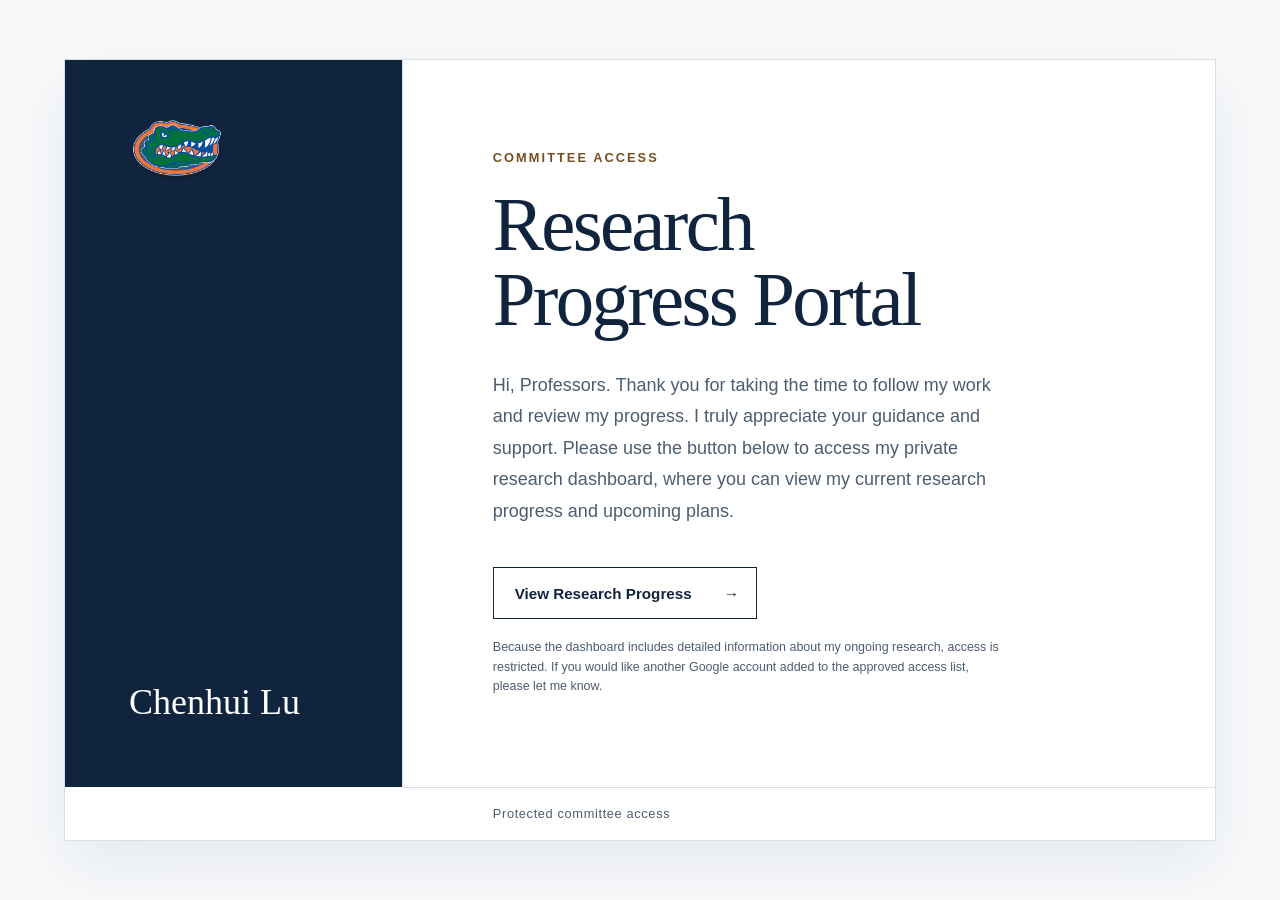
==== index.html @ ee859ccd "Refine portal welcome message" ====
<!doctype html>
<html lang="en">
  <head>
    <meta charset="utf-8">
    <meta name="viewport" content="width=device-width, initial-scale=1">
    <meta name="description" content="Chenhui Lu's research progress portal for committee members.">
    <meta name="color-scheme" content="light">
    <meta name="theme-color" content="#10243e">
    <title>Chenhui Lu · Research Progress Portal</title>
    <link rel="stylesheet" href="styles.css">
  </head>
  <body>
    <main class="page-shell">
      <section class="portal" aria-labelledby="portal-title">
        <div class="identity">
          <img class="gator-mark" src="gator.png" alt="">
          <p class="name">Chenhui Lu</p>
        </div>

        <div class="intro">
          <p class="eyebrow">Committee access</p>
          <h1 id="portal-title">Research Progress Portal</h1>
          <p class="summary">Hi, Professors. Thank you for taking the time to follow my work and review my progress. I truly appreciate your guidance and support. Please use the button below to access my private research dashboard, where you can view my current research progress and upcoming plans.</p>
          <a class="primary-link" href="https://chenhui-research.pages.dev/" rel="noopener">
            <span>View Research Progress</span>
            <span aria-hidden="true">→</span>
          </a>
          <p class="access-note">Because the dashboard includes detailed information about my ongoing research, access is restricted. If you would like another Google account added to the approved access list, please let me know.</p>
        </div>

        <footer>
          <p>Protected committee access</p>
        </footer>
      </section>
    </main>
  </body>
</html>
---- styles.css ----
:root {
  color-scheme: light;
  --ink: #10243e;
  --ink-soft: #4c5d70;
  --paper: #f7f9fb;
  --surface: #ffffff;
  --line: #d9e0e7;
  --accent: #9a6b2f;
  --accent-dark: #765022;
  font-family: Inter, ui-sans-serif, -apple-system, BlinkMacSystemFont, "Segoe UI", sans-serif;
  font-synthesis: none;
}

* {
  box-sizing: border-box;
}

html {
  min-width: 320px;
  background: var(--paper);
}

body {
  min-height: 100vh;
  margin: 0;
  color: var(--ink);
  background:
    linear-gradient(90deg, transparent calc(50% - 0.5px), rgba(16, 36, 62, 0.055) 50%, transparent calc(50% + 0.5px)),
    var(--paper);
}

.page-shell {
  display: grid;
  min-height: 100vh;
  padding: clamp(1.25rem, 4vw, 3.5rem);
  place-items: center;
}

.portal {
  display: grid;
  width: min(100%, 72rem);
  min-height: min(44rem, calc(100vh - 5rem));
  grid-template-columns: minmax(13rem, 0.75fr) minmax(20rem, 1.8fr);
  grid-template-rows: 1fr auto;
  border: 1px solid var(--line);
  background: var(--surface);
  box-shadow: 0 1.5rem 4rem rgba(16, 36, 62, 0.07);
}

.identity {
  display: flex;
  flex-direction: column;
  justify-content: space-between;
  padding: clamp(2rem, 5vw, 4.5rem);
  border-right: 1px solid var(--line);
  background: var(--ink);
  color: #fff;
}

.gator-mark {
  display: block;
  width: 9rem;
  height: auto;
  margin: -1.5rem;
}

.name {
  margin: 4rem 0 0;
  font-family: Georgia, "Times New Roman", serif;
  font-size: clamp(1.6rem, 3vw, 2.25rem);
  line-height: 1.15;
}

.intro {
  align-self: center;
  max-width: 43rem;
  padding: clamp(2.5rem, 7vw, 6.5rem);
}

.eyebrow {
  margin: 0 0 1.4rem;
  color: var(--accent-dark);
  font-size: 0.8rem;
  font-weight: 700;
  letter-spacing: 0.16em;
  text-transform: uppercase;
}

h1 {
  max-width: 12ch;
  margin: 0;
  font-family: Georgia, "Times New Roman", serif;
  font-size: clamp(2.75rem, 6vw, 5rem);
  font-weight: 400;
  letter-spacing: -0.035em;
  line-height: 0.98;
}

.summary {
  max-width: 39rem;
  margin: 2rem 0 2.5rem;
  color: var(--ink-soft);
  font-size: clamp(1rem, 1.7vw, 1.125rem);
  line-height: 1.75;
}

.primary-link {
  display: inline-flex;
  min-height: 3.25rem;
  align-items: center;
  justify-content: space-between;
  gap: 2rem;
  padding: 0.85rem 1.1rem 0.85rem 1.3rem;
  border: 1px solid var(--ink);
  color: var(--ink);
  font-size: 0.95rem;
  font-weight: 650;
  text-decoration: none;
}

.primary-link:hover {
  background: var(--ink);
  color: #fff;
}

.primary-link:focus-visible {
  outline: 3px solid rgba(154, 107, 47, 0.45);
  outline-offset: 4px;
}

.access-note {
  max-width: 39rem;
  margin: 1.15rem 0 0;
  color: var(--ink-soft);
  font-size: 0.78rem;
  line-height: 1.6;
}

footer {
  grid-column: 2;
  padding: 1.15rem clamp(2.5rem, 7vw, 6.5rem);
  border-top: 1px solid var(--line);
}

footer p {
  margin: 0;
  color: var(--ink-soft);
  font-size: 0.8rem;
  letter-spacing: 0.05em;
}

footer a,
.policy a {
  color: inherit;
  text-underline-offset: 0.2em;
}

.policy-shell {
  width: min(100% - 2rem, 52rem);
  margin: 0 auto;
  padding: clamp(2rem, 7vw, 6rem) 0;
}

.policy {
  padding: clamp(2rem, 6vw, 4.5rem);
  border: 1px solid var(--line);
  background: var(--surface);
  box-shadow: 0 1.5rem 4rem rgba(16, 36, 62, 0.07);
}

.policy .back-link {
  display: inline-block;
  margin-bottom: 3rem;
  color: var(--ink-soft);
  font-size: 0.9rem;
}

.policy h1 {
  max-width: none;
  font-size: clamp(2.5rem, 7vw, 4.5rem);
}

.policy-updated {
  margin: 1rem 0 3rem;
  color: var(--ink-soft);
  font-size: 0.9rem;
}

.policy section + section {
  margin-top: 2rem;
}

.policy h2 {
  margin: 0 0 0.65rem;
  font-family: Georgia, "Times New Roman", serif;
  font-size: 1.35rem;
  font-weight: 400;
}

.policy section p,
.policy li {
  color: var(--ink-soft);
  line-height: 1.75;
}

.policy section p {
  margin: 0;
}

.policy ul {
  margin: 0.75rem 0 0;
  padding-left: 1.25rem;
}

@media (max-width: 700px) {
  body {
    background: var(--paper);
  }

  .page-shell {
    padding: 0;
    place-items: stretch;
  }

  .portal {
    min-height: 100vh;
    grid-template-columns: 1fr;
    grid-template-rows: auto 1fr auto;
    border: 0;
    box-shadow: none;
  }

  .identity {
    flex-direction: row;
    align-items: center;
    padding: 1.25rem;
    border-right: 0;
  }

  .gator-mark {
    width: 6.75rem;
    margin: -1.1rem;
  }

  .name {
    margin: 0;
    font-size: 1.25rem;
  }

  .intro {
    padding: 3.5rem 1.5rem;
  }

  h1 {
    font-size: clamp(2.7rem, 14vw, 4.25rem);
  }

  .summary {
    margin-top: 1.75rem;
  }

  .primary-link {
    width: 100%;
  }

  footer {
    grid-column: 1;
    padding: 1.1rem 1.5rem;
  }

  .policy-shell {
    width: 100%;
    padding: 0;
  }

  .policy {
    min-height: 100vh;
    border: 0;
    box-shadow: none;
  }
}

@media (prefers-reduced-motion: reduce) {
  *,
  *::before,
  *::after {
    scroll-behavior: auto !important;
  }
}
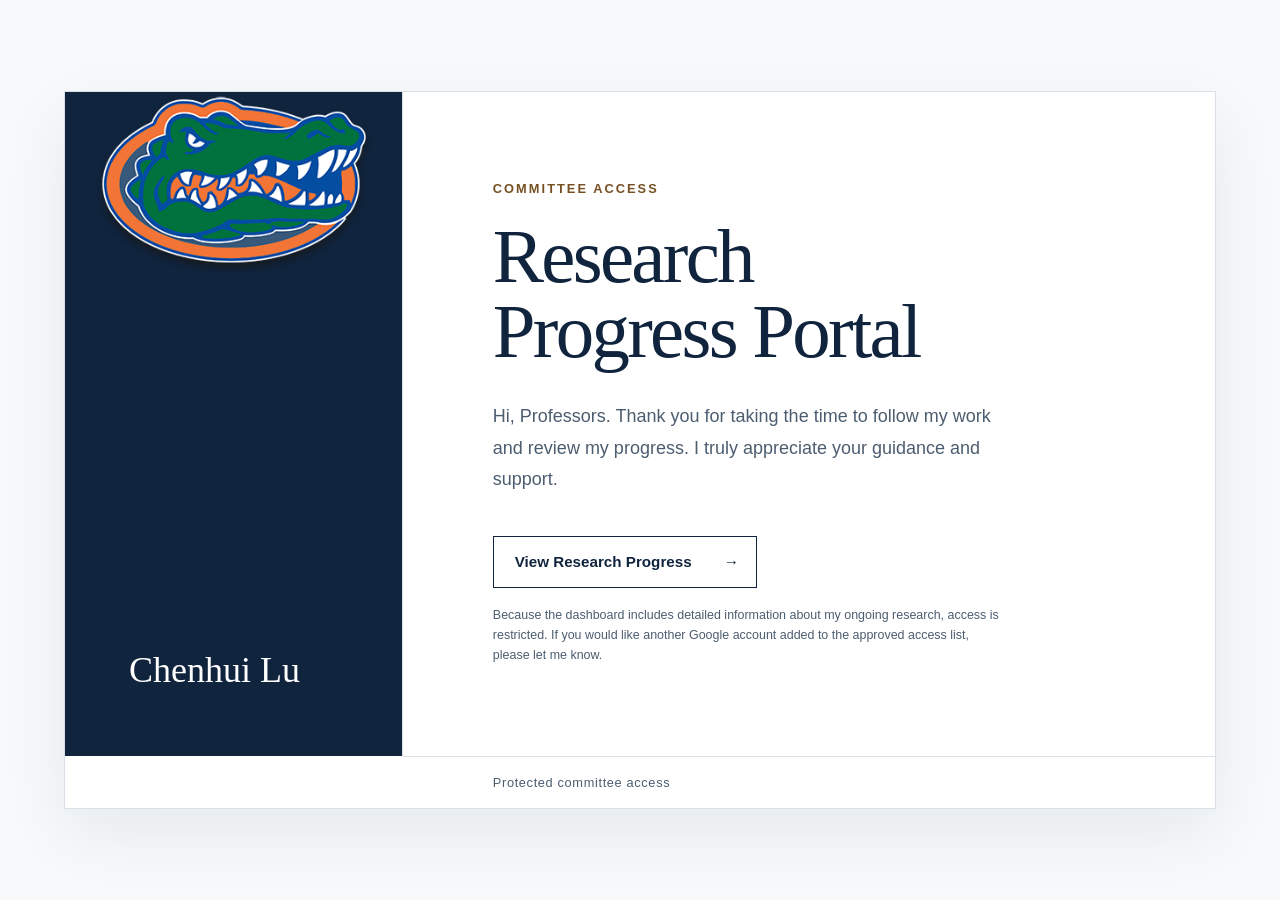
==== commit 5a98be53: "Simplify welcome copy and enlarge Gator mark" ====
--- a/index.html
+++ b/index.html
@@ -7,7 +7,7 @@
     <meta name="color-scheme" content="light">
     <meta name="theme-color" content="#10243e">
     <title>Chenhui Lu · Research Progress Portal</title>
-    <link rel="stylesheet" href="styles.css">
+    <link rel="stylesheet" href="styles.css?v=4">
   </head>
   <body>
     <main class="page-shell">
@@ -20,7 +20,7 @@
         <div class="intro">
           <p class="eyebrow">Committee access</p>
           <h1 id="portal-title">Research Progress Portal</h1>
-          <p class="summary">Hi, Professors. Thank you for taking the time to follow my work and review my progress. I truly appreciate your guidance and support. Please use the button below to access my private research dashboard, where you can view my current research progress and upcoming plans.</p>
+          <p class="summary">Hi, Professors. Thank you for taking the time to follow my work and review my progress. I truly appreciate your guidance and support.</p>
           <a class="primary-link" href="https://chenhui-research.pages.dev/" rel="noopener">
             <span>View Research Progress</span>
             <span aria-hidden="true">→</span>
--- a/styles.css
+++ b/styles.css
@@ -51,6 +51,7 @@
   display: flex;
   flex-direction: column;
   justify-content: space-between;
+  overflow: hidden;
   padding: clamp(2rem, 5vw, 4.5rem);
   border-right: 1px solid var(--line);
   background: var(--ink);
@@ -61,7 +62,10 @@
   display: block;
   width: 9rem;
   height: auto;
-  margin: -1.5rem;
+  align-self: center;
+  margin: -1.5rem 0;
+  transform: scale(3);
+  transform-origin: center;
 }
 
 .name {
@@ -239,7 +243,8 @@
 
   .gator-mark {
     width: 6.75rem;
-    margin: -1.1rem;
+    margin: -1.1rem 0;
+    transform: scale(1.75);
   }
 
   .name {
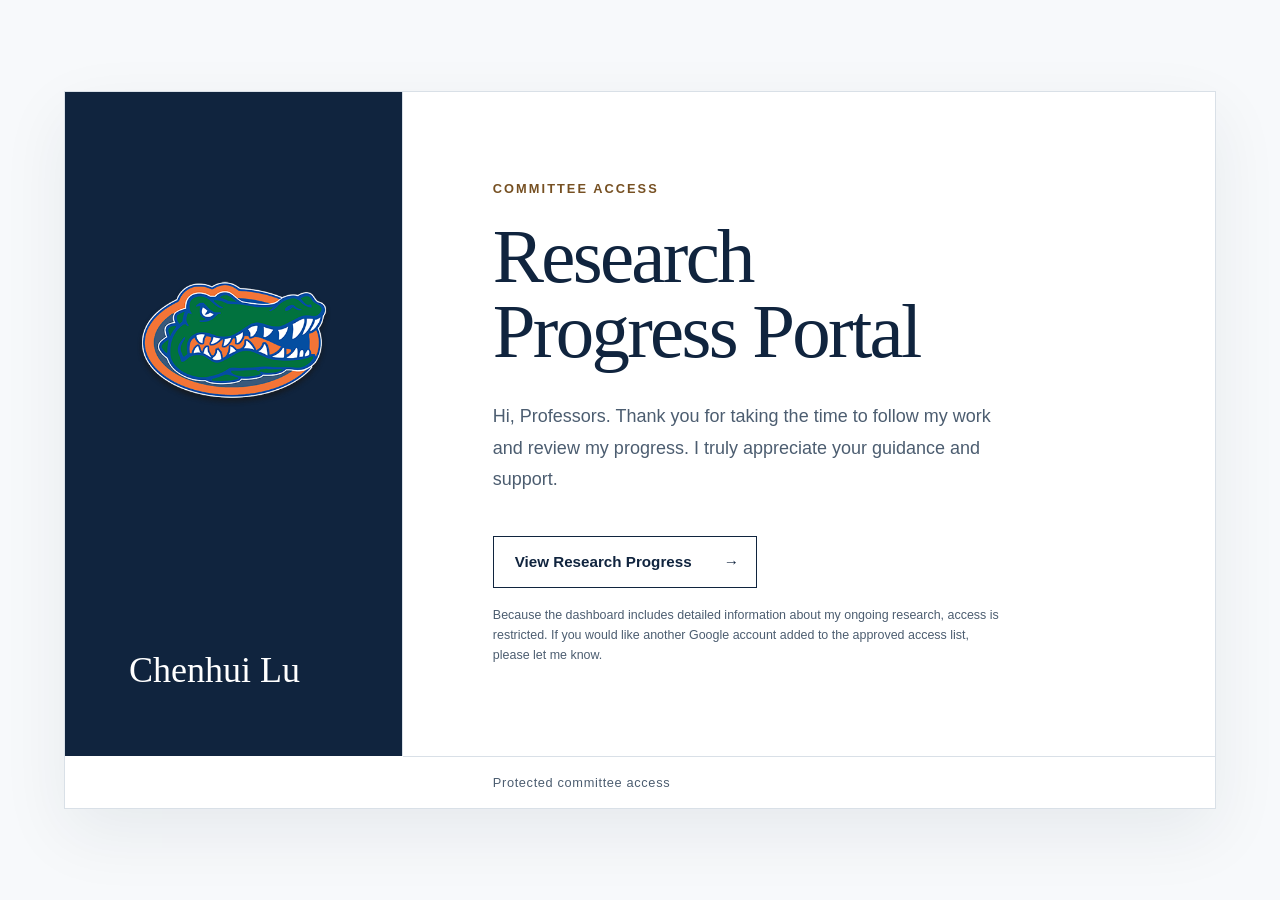
==== commit d8be42a7: "Reposition Gator mark" ====
--- a/index.html
+++ b/index.html
@@ -7,7 +7,7 @@
     <meta name="color-scheme" content="light">
     <meta name="theme-color" content="#10243e">
     <title>Chenhui Lu · Research Progress Portal</title>
-    <link rel="stylesheet" href="styles.css?v=4">
+    <link rel="stylesheet" href="styles.css?v=5">
   </head>
   <body>
     <main class="page-shell">
--- a/styles.css
+++ b/styles.css
@@ -64,7 +64,7 @@
   height: auto;
   align-self: center;
   margin: -1.5rem 0;
-  transform: scale(3);
+  transform: translateY(10rem) scale(2.1);
   transform-origin: center;
 }
 
@@ -244,7 +244,7 @@
   .gator-mark {
     width: 6.75rem;
     margin: -1.1rem 0;
-    transform: scale(1.75);
+    transform: scale(1.225);
   }
 
   .name {
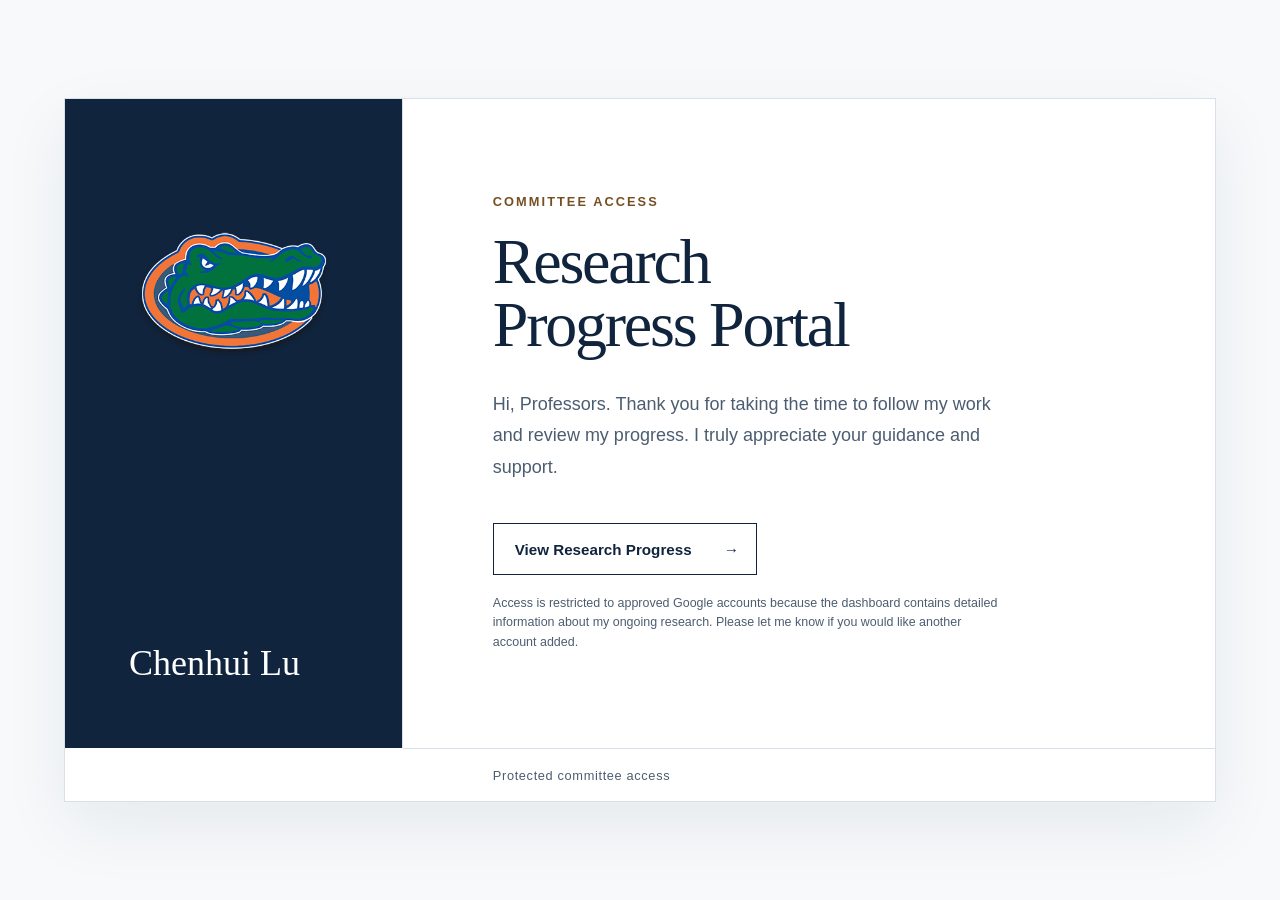
==== commit 3bf33bda: "Refine portal layout and access note" ====
--- a/index.html
+++ b/index.html
@@ -7,7 +7,7 @@
     <meta name="color-scheme" content="light">
     <meta name="theme-color" content="#10243e">
     <title>Chenhui Lu · Research Progress Portal</title>
-    <link rel="stylesheet" href="styles.css?v=5">
+    <link rel="stylesheet" href="styles.css?v=6">
   </head>
   <body>
     <main class="page-shell">
@@ -25,7 +25,7 @@
             <span>View Research Progress</span>
             <span aria-hidden="true">→</span>
           </a>
-          <p class="access-note">Because the dashboard includes detailed information about my ongoing research, access is restricted. If you would like another Google account added to the approved access list, please let me know.</p>
+          <p class="access-note">Access is restricted to approved Google accounts because the dashboard contains detailed information about my ongoing research. Please let me know if you would like another account added.</p>
         </div>
 
         <footer>
--- a/styles.css
+++ b/styles.css
@@ -64,7 +64,7 @@
   height: auto;
   align-self: center;
   margin: -1.5rem 0;
-  transform: translateY(10rem) scale(2.1);
+  transform: translateY(6.5rem) scale(2.1);
   transform-origin: center;
 }
 
@@ -94,7 +94,7 @@
   max-width: 12ch;
   margin: 0;
   font-family: Georgia, "Times New Roman", serif;
-  font-size: clamp(2.75rem, 6vw, 5rem);
+  font-size: clamp(2.5rem, 5vw, 4.25rem);
   font-weight: 400;
   letter-spacing: -0.035em;
   line-height: 0.98;
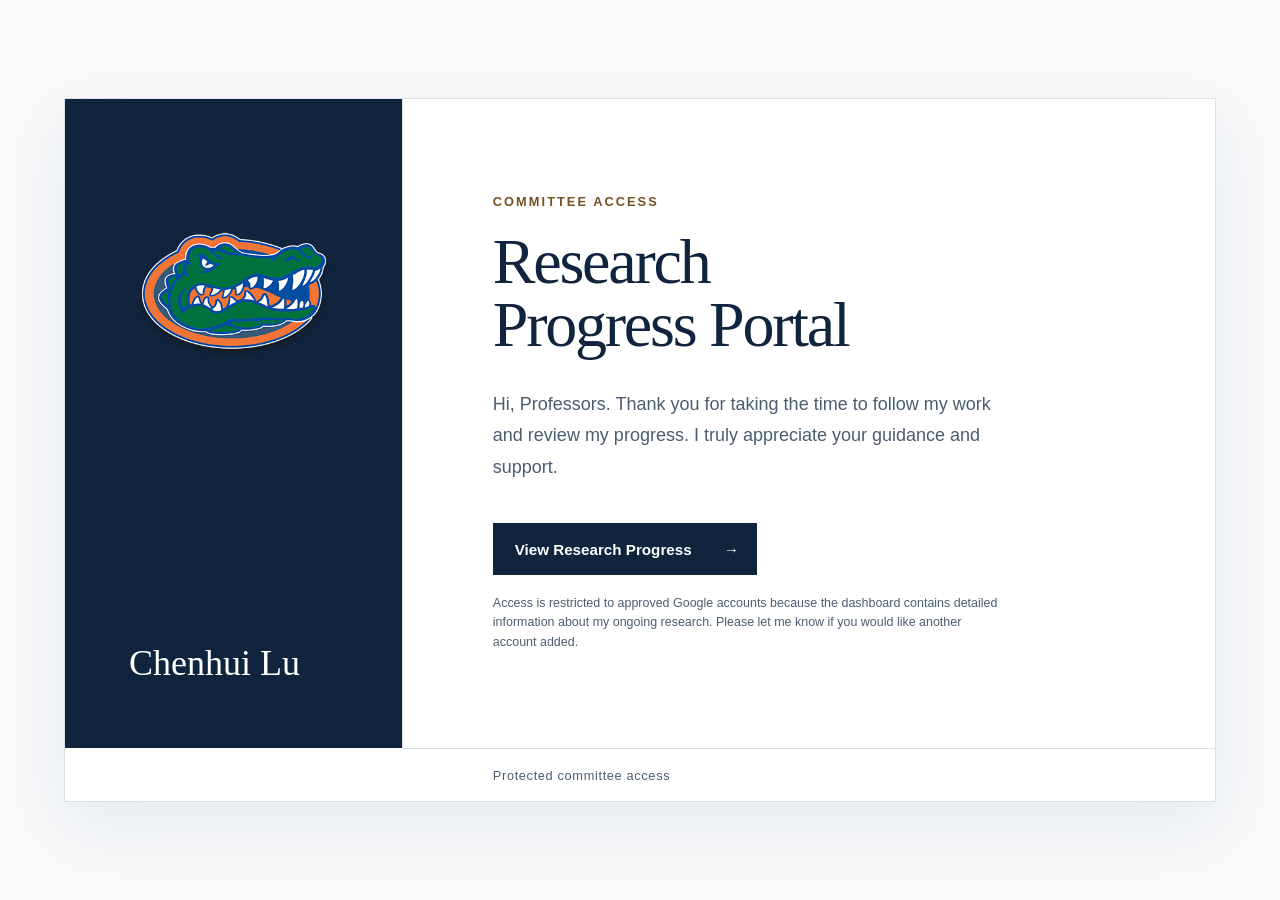
==== commit de78013e: "Style portal button in navy" ====
--- a/index.html
+++ b/index.html
@@ -7,7 +7,7 @@
     <meta name="color-scheme" content="light">
     <meta name="theme-color" content="#10243e">
     <title>Chenhui Lu · Research Progress Portal</title>
-    <link rel="stylesheet" href="styles.css?v=6">
+    <link rel="stylesheet" href="styles.css?v=7">
   </head>
   <body>
     <main class="page-shell">
--- a/styles.css
+++ b/styles.css
@@ -116,15 +116,15 @@
   gap: 2rem;
   padding: 0.85rem 1.1rem 0.85rem 1.3rem;
   border: 1px solid var(--ink);
-  color: var(--ink);
+  color: #fff;
+  background: var(--ink);
   font-size: 0.95rem;
   font-weight: 650;
   text-decoration: none;
 }
 
 .primary-link:hover {
-  background: var(--ink);
-  color: #fff;
+  background: #1b385d;
 }
 
 .primary-link:focus-visible {
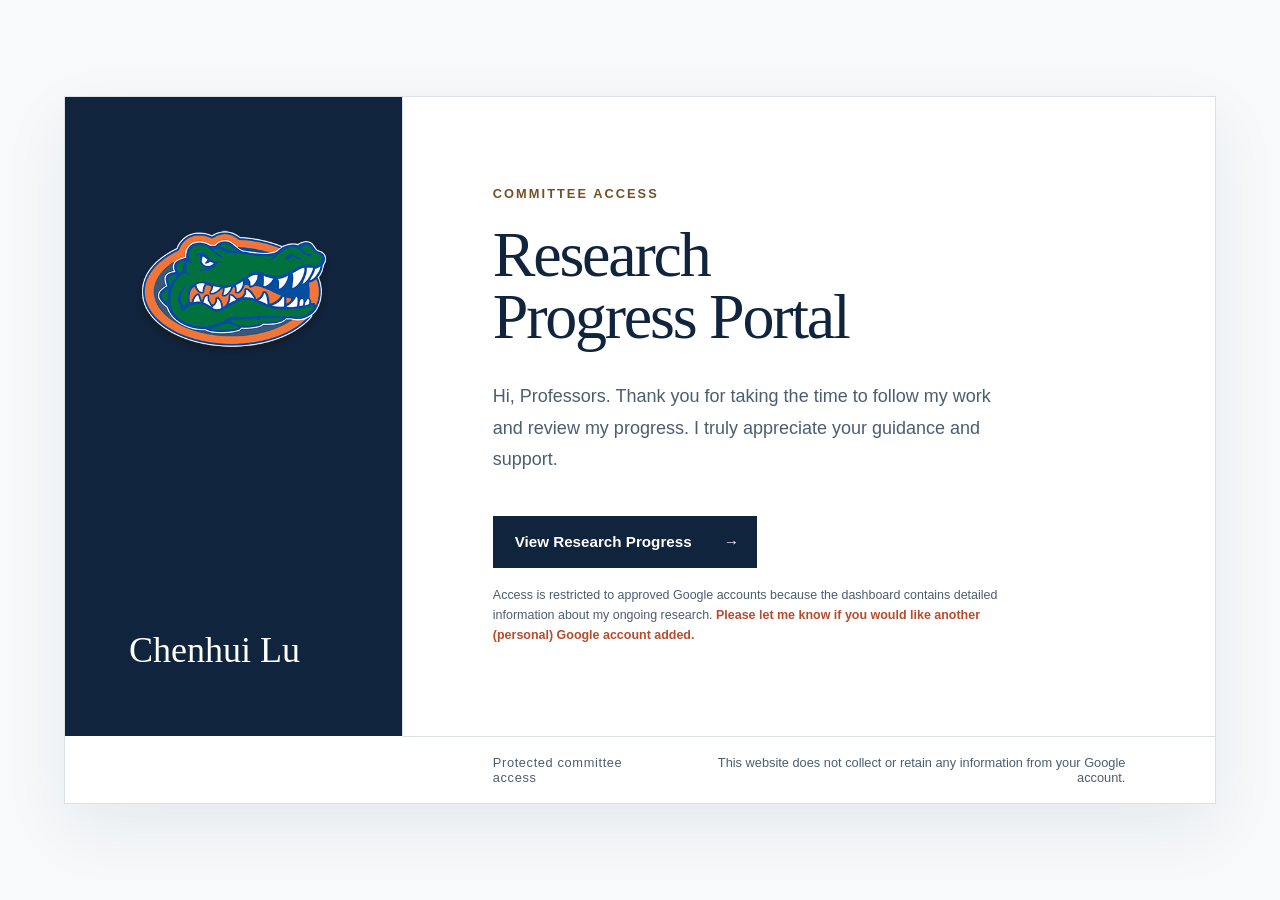
==== commit b59b1939: "Clarify Google account privacy and access" ====
--- a/index.html
+++ b/index.html
@@ -7,7 +7,7 @@
     <meta name="color-scheme" content="light">
     <meta name="theme-color" content="#10243e">
     <title>Chenhui Lu · Research Progress Portal</title>
-    <link rel="stylesheet" href="styles.css?v=7">
+    <link rel="stylesheet" href="styles.css?v=8">
   </head>
   <body>
     <main class="page-shell">
@@ -25,11 +25,12 @@
             <span>View Research Progress</span>
             <span aria-hidden="true">→</span>
           </a>
-          <p class="access-note">Access is restricted to approved Google accounts because the dashboard contains detailed information about my ongoing research. Please let me know if you would like another account added.</p>
+          <p class="access-note">Access is restricted to approved Google accounts because the dashboard contains detailed information about my ongoing research. <span class="account-help">Please let me know if you would like another (personal) Google account added.</span></p>
         </div>
 
         <footer>
           <p>Protected committee access</p>
+          <p class="privacy-assurance">This website does not collect or retain any information from your Google account.</p>
         </footer>
       </section>
     </main>
--- a/styles.css
+++ b/styles.css
@@ -7,6 +7,7 @@
   --line: #d9e0e7;
   --accent: #9a6b2f;
   --accent-dark: #765022;
+  --attention: #b84b2c;
   font-family: Inter, ui-sans-serif, -apple-system, BlinkMacSystemFont, "Segoe UI", sans-serif;
   font-synthesis: none;
 }
@@ -140,7 +141,16 @@
   line-height: 1.6;
 }
 
+.account-help {
+  color: var(--attention);
+  font-weight: 700;
+}
+
 footer {
+  display: flex;
+  align-items: center;
+  justify-content: space-between;
+  gap: 1.5rem;
   grid-column: 2;
   padding: 1.15rem clamp(2.5rem, 7vw, 6.5rem);
   border-top: 1px solid var(--line);
@@ -151,6 +161,12 @@
   color: var(--ink-soft);
   font-size: 0.8rem;
   letter-spacing: 0.05em;
+}
+
+.privacy-assurance {
+  max-width: 34rem;
+  text-align: right;
+  letter-spacing: 0;
 }
 
 footer a,
@@ -269,8 +285,15 @@
   }
 
   footer {
+    align-items: flex-start;
+    flex-direction: column;
+    gap: 0.55rem;
     grid-column: 1;
     padding: 1.1rem 1.5rem;
+  }
+
+  .privacy-assurance {
+    text-align: left;
   }
 
   .policy-shell {
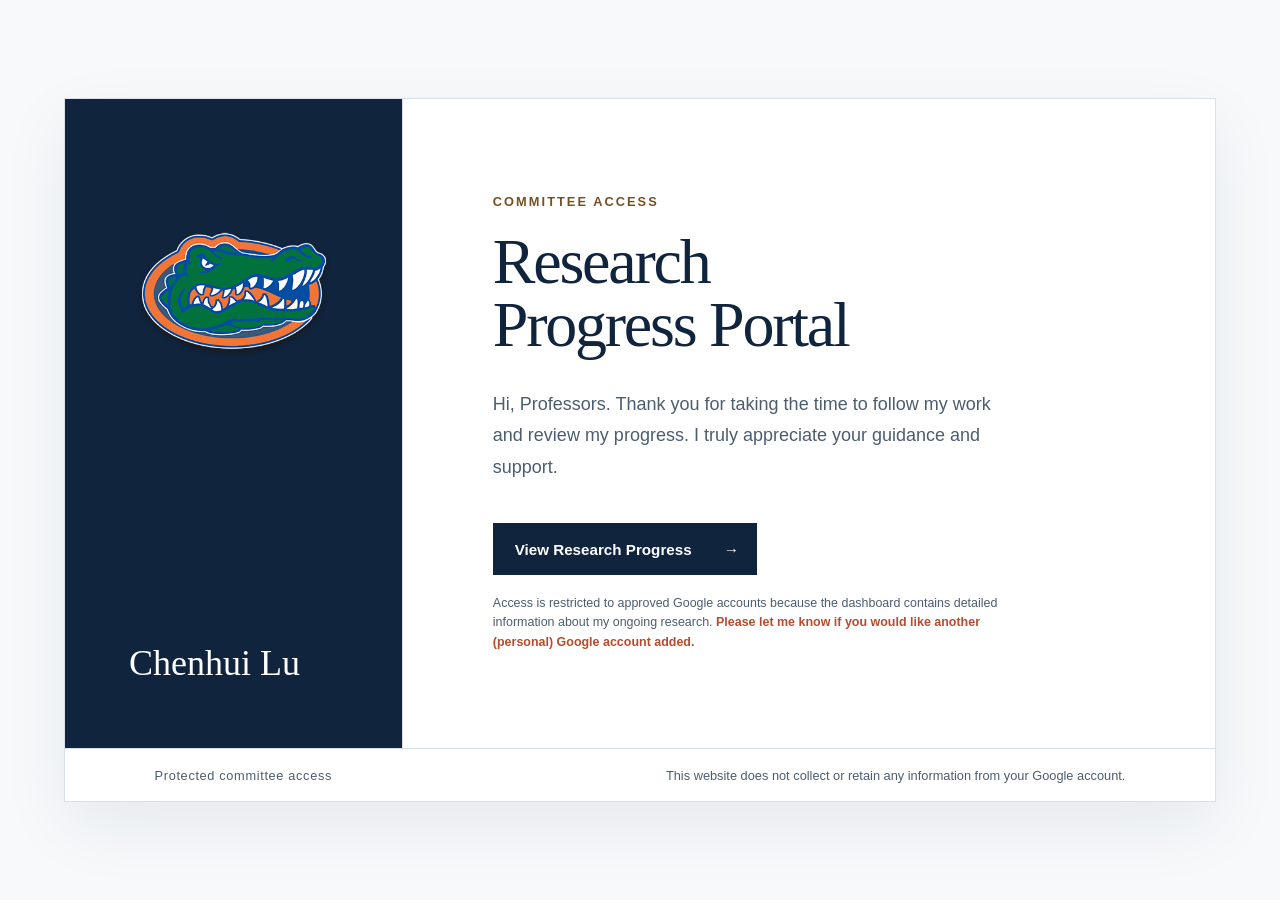
==== commit 3d6971a2: "Align portal privacy footer" ====
--- a/index.html
+++ b/index.html
@@ -7,7 +7,7 @@
     <meta name="color-scheme" content="light">
     <meta name="theme-color" content="#10243e">
     <title>Chenhui Lu · Research Progress Portal</title>
-    <link rel="stylesheet" href="styles.css?v=8">
+    <link rel="stylesheet" href="styles.css?v=9">
   </head>
   <body>
     <main class="page-shell">
--- a/styles.css
+++ b/styles.css
@@ -151,7 +151,7 @@
   align-items: center;
   justify-content: space-between;
   gap: 1.5rem;
-  grid-column: 2;
+  grid-column: 1 / -1;
   padding: 1.15rem clamp(2.5rem, 7vw, 6.5rem);
   border-top: 1px solid var(--line);
 }
@@ -161,10 +161,11 @@
   color: var(--ink-soft);
   font-size: 0.8rem;
   letter-spacing: 0.05em;
+  white-space: nowrap;
 }
 
 .privacy-assurance {
-  max-width: 34rem;
+  margin-left: auto;
   text-align: right;
   letter-spacing: 0;
 }
@@ -292,7 +293,12 @@
     padding: 1.1rem 1.5rem;
   }
 
+  footer p {
+    white-space: normal;
+  }
+
   .privacy-assurance {
+    margin-left: 0;
     text-align: left;
   }
 
